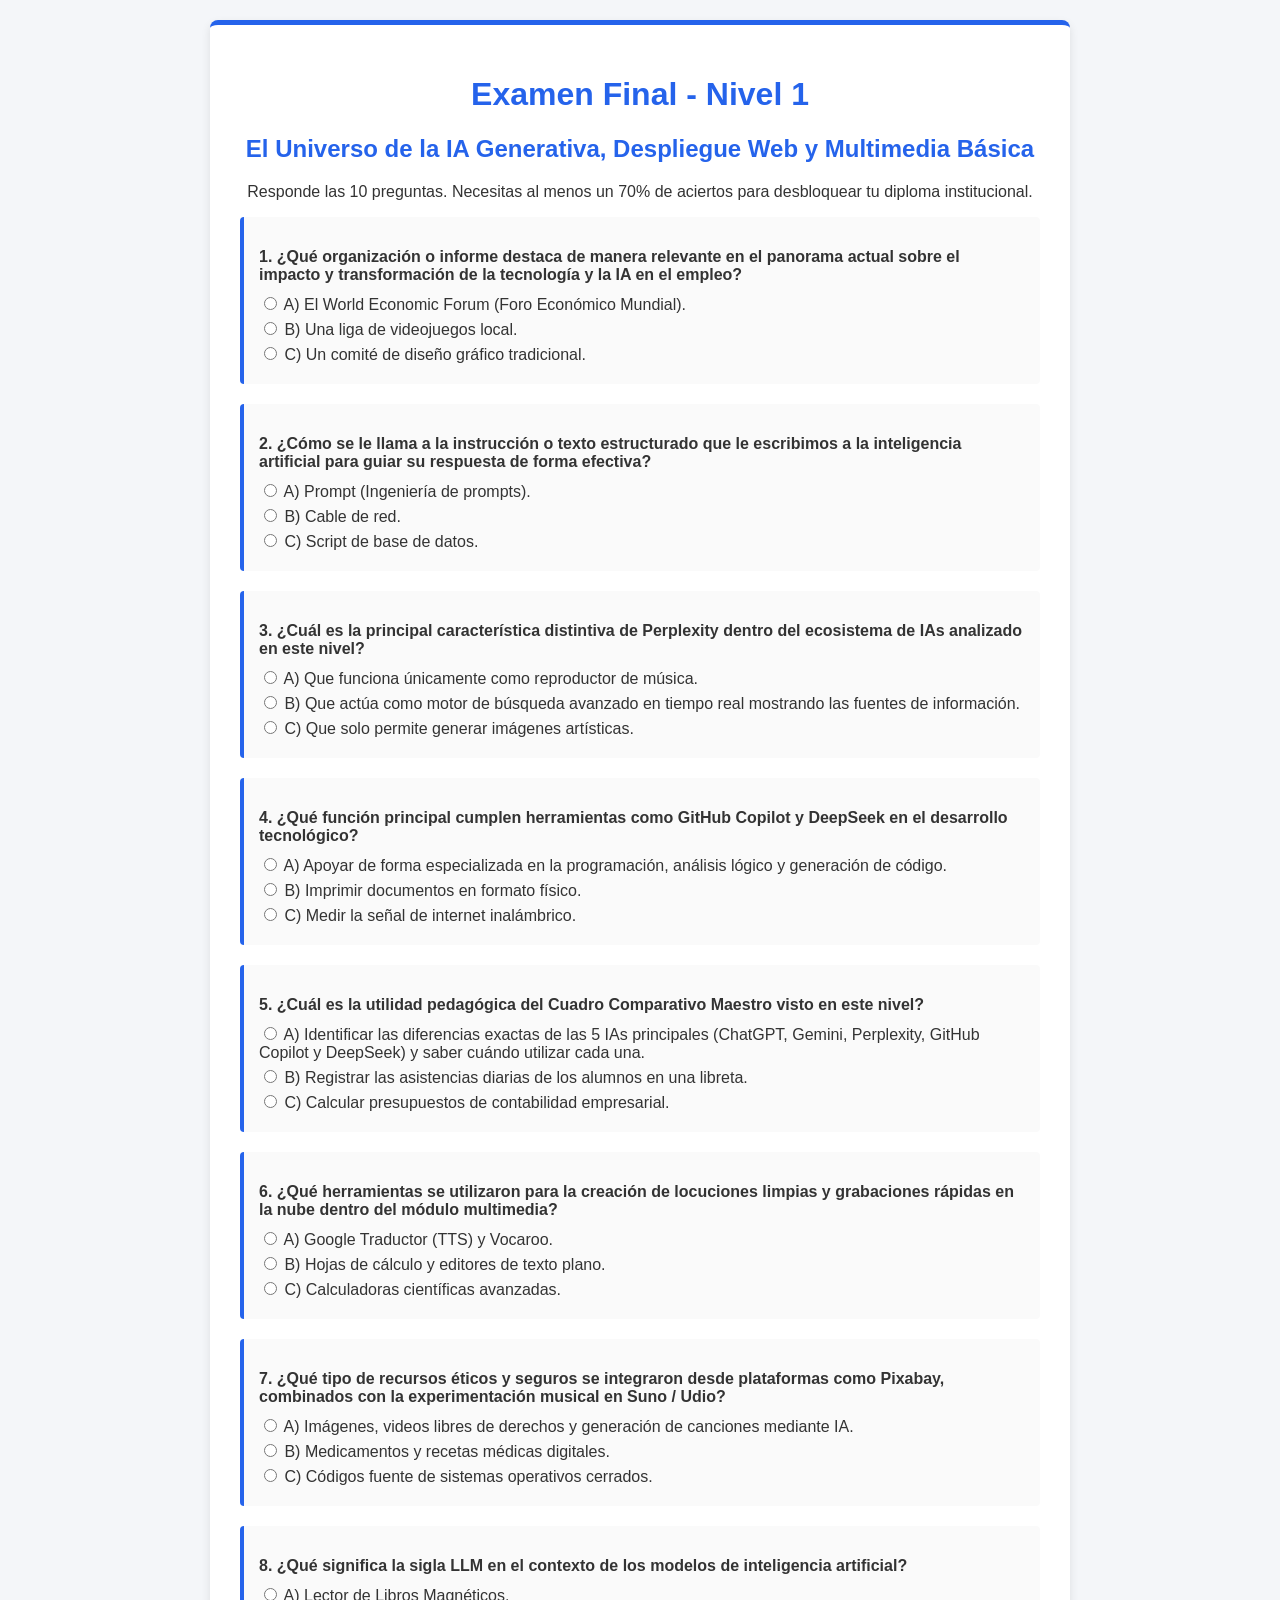
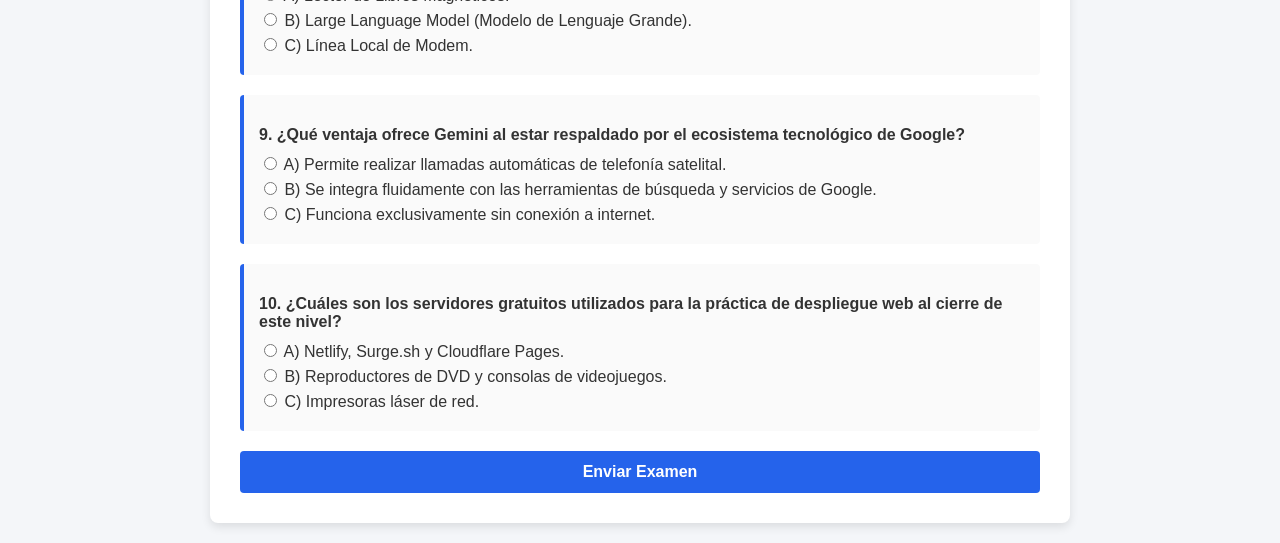
==== nivel1_examen.html @ 34f1bbd1 "Add files via upload" ====
<!DOCTYPE html>
<html lang="es">
<head>
    <meta charset="UTF-8">
    <meta name="viewport" content="width=device-width, initial-scale=1.0">
    <title>Examen Final - Nivel 1 | PWA InnovaPro IA</title>
    <style>
        body { font-family: Arial, sans-serif; background-color: #f4f6f9; margin: 0; padding: 20px; color: #333; }
        .container { max-width: 800px; margin: 0 auto; background: #fff; padding: 30px; border-radius: 8px; box-shadow: 0 4px 10px rgba(0,0,0,0.1); border-top: 5px solid #2563EB; }
        h1, h2 { color: #2563EB; text-align: center; }
        .question { margin-bottom: 20px; padding: 15px; background: #fafafa; border-left: 4px solid #2563EB; border-radius: 4px; }
        .question p { font-weight: bold; margin-bottom: 10px; }
        label { display: block; margin-bottom: 5px; cursor: pointer; }
        button { display: block; width: 100%; background: #2563EB; color: #fff; border: none; padding: 12px; font-size: 16px; border-radius: 4px; cursor: pointer; margin-top: 20px; font-weight: bold; }
        button:hover { background: #1D4ED8; }
        #result-section, #diploma-section { display: none; text-align: center; margin-top: 30px; padding: 20px; background: #eef2ff; border: 1px solid #c7d2fe; border-radius: 4px; }
        .input-group { margin: 15px 0; text-align: left; }
        .input-group label { font-weight: bold; }
        .input-group input { width: 100%; padding: 10px; box-sizing: border-box; border: 1px solid #ccc; border-radius: 4px; }
    </style>
</head>
<body>

<div class="container">
    <h1>Examen Final - Nivel 1</h1>
    <h2>El Universo de la IA Generativa, Despliegue Web y Multimedia Básica</h2>
    <p style="text-align: center;">Responde las 10 preguntas. Necesitas al menos un 70% de aciertos para desbloquear tu diploma institucional.</p>

    <form id="quiz-form">
        <!-- Pregunta 1 -->
        <div class="question"><p>1. ¿Qué organización o informe destaca de manera relevante en el panorama actual sobre el impacto y transformación de la tecnología y la IA en el empleo?</p>
            <label><input type="radio" name="q1" value="a"> A) El World Economic Forum (Foro Económico Mundial).</label>
            <label><input type="radio" name="q1" value="b"> B) Una liga de videojuegos local.</label>
            <label><input type="radio" name="q1" value="c"> C) Un comité de diseño gráfico tradicional.</label>
        </div>

        <!-- Pregunta 2 -->
        <div class="question"><p>2. ¿Cómo se le llama a la instrucción o texto estructurado que le escribimos a la inteligencia artificial para guiar su respuesta de forma efectiva?</p>
            <label><input type="radio" name="q2" value="a"> A) Prompt (Ingeniería de prompts).</label>
            <label><input type="radio" name="q2" value="b"> B) Cable de red.</label>
            <label><input type="radio" name="q2" value="c"> C) Script de base de datos.</label>
        </div>

        <!-- Pregunta 3 -->
        <div class="question"><p>3. ¿Cuál es la principal característica distintiva de <b>Perplexity</b> dentro del ecosistema de IAs analizado en este nivel?</p>
            <label><input type="radio" name="q3" value="a"> A) Que funciona únicamente como reproductor de música.</label>
            <label><input type="radio" name="q3" value="b"> B) Que actúa como motor de búsqueda avanzado en tiempo real mostrando las fuentes de información.</label>
            <label><input type="radio" name="q3" value="c"> C) Que solo permite generar imágenes artísticas.</label>
        </div>

        <!-- Pregunta 4 -->
        <div class="question"><p>4. ¿Qué función principal cumplen herramientas como <b>GitHub Copilot</b> y <b>DeepSeek</b> en el desarrollo tecnológico?</p>
            <label><input type="radio" name="q4" value="a"> A) Apoyar de forma especializada en la programación, análisis lógico y generación de código.</label>
            <label><input type="radio" name="q4" value="b"> B) Imprimir documentos en formato físico.</label>
            <label><input type="radio" name="q4" value="c"> C) Medir la señal de internet inalámbrico.</label>
        </div>

        <!-- Pregunta 5 -->
        <div class="question"><p>5. ¿Cuál es la utilidad pedagógica del <b>Cuadro Comparativo Maestro</b> visto en este nivel?</p>
            <label><input type="radio" name="q5" value="a"> A) Identificar las diferencias exactas de las 5 IAs principales (ChatGPT, Gemini, Perplexity, GitHub Copilot y DeepSeek) y saber cuándo utilizar cada una.</label>
            <label><input type="radio" name="q5" value="b"> B) Registrar las asistencias diarias de los alumnos en una libreta.</label>
            <label><input type="radio" name="q5" value="c"> C) Calcular presupuestos de contabilidad empresarial.</label>
        </div>

        <!-- Pregunta 6 -->
        <div class="question"><p>6. ¿Qué herramientas se utilizaron para la creación de locuciones limpias y grabaciones rápidas en la nube dentro del módulo multimedia?</p>
            <label><input type="radio" name="q6" value="a"> A) Google Traductor (TTS) y Vocaroo.</label>
            <label><input type="radio" name="q6" value="b"> B) Hojas de cálculo y editores de texto plano.</label>
            <label><input type="radio" name="q6" value="c"> C) Calculadoras científicas avanzadas.</label>
        </div>

        <!-- Pregunta 7 -->
        <div class="question"><p>7. ¿Qué tipo de recursos éticos y seguros se integraron desde plataformas como <b>Pixabay</b>, combinados con la experimentación musical en <b>Suno / Udio</b>?</p>
            <label><input type="radio" name="q7" value="a"> A) Imágenes, videos libres de derechos y generación de canciones mediante IA.</label>
            <label><input type="radio" name="q7" value="b"> B) Medicamentos y recetas médicas digitales.</label>
            <label><input type="radio" name="q7" value="c"> C) Códigos fuente de sistemas operativos cerrados.</label>
        </div>

        <!-- Pregunta 8 -->
        <div class="question"><p>8. ¿Qué significa la sigla <b>LLM</b> en el contexto de los modelos de inteligencia artificial?</p>
            <label><input type="radio" name="q8" value="a"> A) Lector de Libros Magnéticos.</label>
            <label><input type="radio" name="q8" value="b"> B) Large Language Model (Modelo de Lenguaje Grande).</label>
            <label><input type="radio" name="q8" value="c"> C) Línea Local de Modem.</label>
        </div>

        <!-- Pregunta 9 -->
        <div class="question"><p>9. ¿Qué ventaja ofrece <b>Gemini</b> al estar respaldado por el ecosistema tecnológico de Google?</p>
            <label><input type="radio" name="q9" value="a"> A) Permite realizar llamadas automáticas de telefonía satelital.</label>
            <label><input type="radio" name="q9" value="b"> B) Se integra fluidamente con las herramientas de búsqueda y servicios de Google.</label>
            <label><input type="radio" name="q9" value="c"> C) Funciona exclusivamente sin conexión a internet.</label>
        </div>

        <!-- Pregunta 10 -->
        <div class="question"><p>10. ¿Cuáles son los servidores gratuitos utilizados para la práctica de <b>despliegue web</b> al cierre de este nivel?</p>
            <label><input type="radio" name="q10" value="a"> A) Netlify, Surge.sh y Cloudflare Pages.</label>
            <label><input type="radio" name="q10" value="b"> B) Reproductores de DVD y consolas de videojuegos.</label>
            <label><input type="radio" name="q10" value="c"> C) Impresoras láser de red.</label>
        </div>

        <button type="button" onclick="evaluarExamen()">Enviar Examen</button>
    </form>

    <!-- Sección de Resultados y Diploma -->
    <div id="result-section">
        <h3 id="result-title"></h3>
        <p id="result-msg"></p>
        
        <div id="portfolio-container" style="display:none;">
            <div class="input-group">
                <label for="student-name">Nombre Completo del Alumno:</label>
                <input type="text" id="student-name" placeholder="Ej. Juan Pérez López">
            </div>
            <button type="button" onclick="generarDiplomaJPG()">Generar y Descargar mi Diploma</button>
        </div>
    </div>
</div>

<canvas id="canvas-diploma" style="display:none;"></canvas>

<script>
    const respuestasCorrectas = {
        q1: 'a', q2: 'a', q3: 'b', q4: 'a', q5: 'a',
        q6: 'a', q7: 'a', q8: 'b', q9: 'b', q10: 'a'
    };

    function evaluarExamen() {
        let aciertos = 0;
        let total = 10;
        let respondidas = 0;

        for (let key in respuestasCorrectas) {
            let seleccionada = document.querySelector(`input[name="${key}"]:checked`);
            if (seleccionada) {
                respondidas++;
                if (seleccionada.value === respuestasCorrectas[key]) {
                    aciertos++;
                }
            }
        }

        if (respondidas < total) {
            alert("Por favor responde todas las preguntas antes de enviar.");
            return;
        }

        let porcentaje = (aciertos / total) * 100;
        
        document.getElementById('quiz-form').style.display = 'none';
        let resSection = document.getElementById('result-section');
        resSection.style.display = 'block';

        let title = document.getElementById('result-title');
        let msg = document.getElementById('result-msg');
        let portContainer = document.getElementById('portfolio-container');

        if (porcentaje >= 70) {
            title.style.color = "#10B981";
            title.innerText = "¡Excelente Trabajo, Nivel 1 Aprobado!";
            msg.innerText = `Obtuviste ${porcentaje.toFixed(0)}% de aciertos (${aciertos}/${total}). ¡Felicidades por completar los fundamentos! Ingresa tu nombre para obtener tu diploma.`;
            portContainer.style.display = 'block';
        } else {
            title.style.color = "#EF4444";
            title.innerText = "Sigue practicando";
            msg.innerText = `Obtuviste ${porcentaje.toFixed(0)}% (${aciertos}/${total}). Necesitas al menos un 70% (7 aciertos) para aprobar. ¡Repasa la guía y vuelve a intentarlo!`;
        }
    }

    function generarDiplomaJPG() {
        const nombreAlumno = document.getElementById('student-name').value.trim();

        if (!nombreAlumno) {
            alert("Por favor escribe tu nombre completo.");
            return;
        }

        const canvas = document.getElementById('canvas-diploma');
        const ctx = canvas.getContext('2d');
        const img = new Image();

        img.src = 'diploma_base.jpg';

        img.onload = function() {
            canvas.width = img.width;
            canvas.height = img.height;

            ctx.drawImage(img, 0, 0);

            ctx.font = "bold 55px Arial, sans-serif";
            ctx.fillStyle = "#222222";
            ctx.textAlign = "center";

            const xCoord = canvas.width / 2;
            const yCoord = canvas.height * 0.47; 

            ctx.fillText(nombreAlumno, xCoord, yCoord);

            const link = document.createElement('a');
            link.download = `Diploma_Nivel1_${nombreAlumno.replace(/\s+/g, '_')}.jpg`;
            link.href = canvas.toDataURL('image/jpeg', 0.95);
            link.click();

            alert("¡Diploma del Nivel 1 generado y descargado con éxito!");
        };

        img.onerror = function() {
            alert("No se pudo cargar 'diploma_base.jpg'. Asegúrate de que el archivo esté en la misma carpeta.");
        };
    }
</script>

</body>
</html>
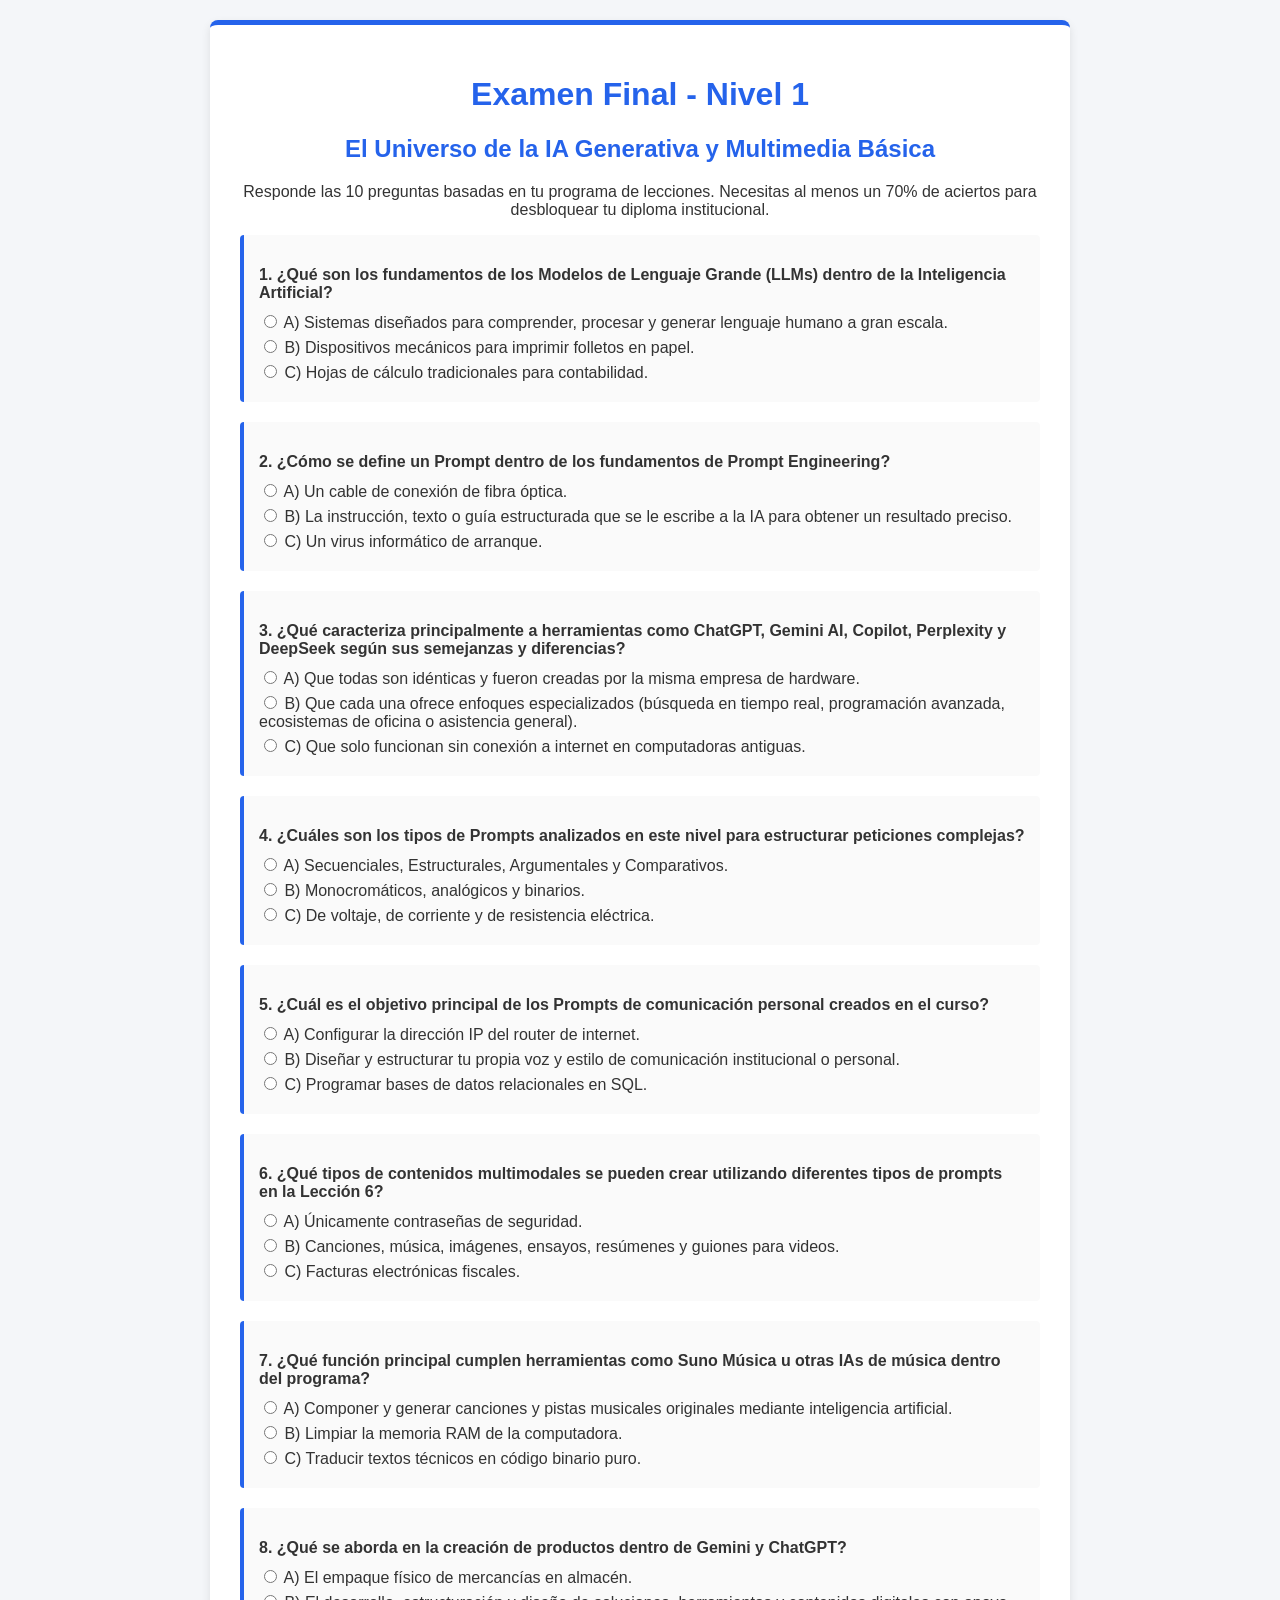
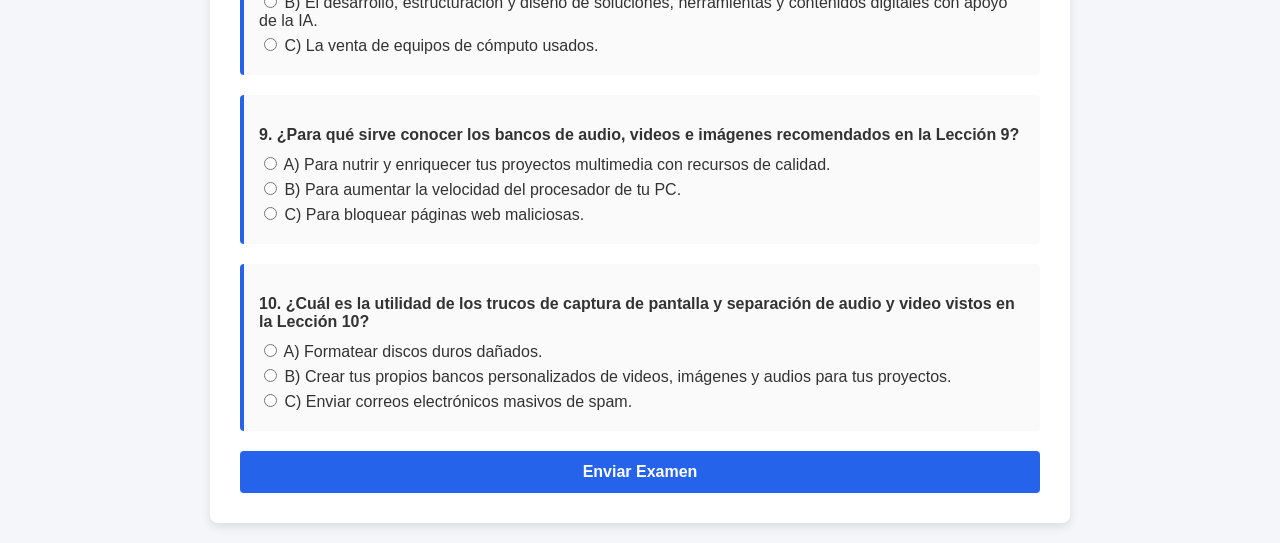
==== commit e16269b7: "Add files via upload" ====
--- a/nivel1_examen.html
+++ b/nivel1_examen.html
@@ -23,78 +23,78 @@
 
 <div class="container">
     <h1>Examen Final - Nivel 1</h1>
-    <h2>El Universo de la IA Generativa, Despliegue Web y Multimedia Básica</h2>
-    <p style="text-align: center;">Responde las 10 preguntas. Necesitas al menos un 70% de aciertos para desbloquear tu diploma institucional.</p>
+    <h2>El Universo de la IA Generativa y Multimedia Básica</h2>
+    <p style="text-align: center;">Responde las 10 preguntas basadas en tu programa de lecciones. Necesitas al menos un 70% de aciertos para desbloquear tu diploma institucional.</p>
 
     <form id="quiz-form">
-        <!-- Pregunta 1 -->
-        <div class="question"><p>1. ¿Qué organización o informe destaca de manera relevante en el panorama actual sobre el impacto y transformación de la tecnología y la IA en el empleo?</p>
-            <label><input type="radio" name="q1" value="a"> A) El World Economic Forum (Foro Económico Mundial).</label>
-            <label><input type="radio" name="q1" value="b"> B) Una liga de videojuegos local.</label>
-            <label><input type="radio" name="q1" value="c"> C) Un comité de diseño gráfico tradicional.</label>
-        </div>
-
-        <!-- Pregunta 2 -->
-        <div class="question"><p>2. ¿Cómo se le llama a la instrucción o texto estructurado que le escribimos a la inteligencia artificial para guiar su respuesta de forma efectiva?</p>
-            <label><input type="radio" name="q2" value="a"> A) Prompt (Ingeniería de prompts).</label>
-            <label><input type="radio" name="q2" value="b"> B) Cable de red.</label>
-            <label><input type="radio" name="q2" value="c"> C) Script de base de datos.</label>
-        </div>
-
-        <!-- Pregunta 3 -->
-        <div class="question"><p>3. ¿Cuál es la principal característica distintiva de <b>Perplexity</b> dentro del ecosistema de IAs analizado en este nivel?</p>
-            <label><input type="radio" name="q3" value="a"> A) Que funciona únicamente como reproductor de música.</label>
-            <label><input type="radio" name="q3" value="b"> B) Que actúa como motor de búsqueda avanzado en tiempo real mostrando las fuentes de información.</label>
-            <label><input type="radio" name="q3" value="c"> C) Que solo permite generar imágenes artísticas.</label>
-        </div>
-
-        <!-- Pregunta 4 -->
-        <div class="question"><p>4. ¿Qué función principal cumplen herramientas como <b>GitHub Copilot</b> y <b>DeepSeek</b> en el desarrollo tecnológico?</p>
-            <label><input type="radio" name="q4" value="a"> A) Apoyar de forma especializada en la programación, análisis lógico y generación de código.</label>
-            <label><input type="radio" name="q4" value="b"> B) Imprimir documentos en formato físico.</label>
-            <label><input type="radio" name="q4" value="c"> C) Medir la señal de internet inalámbrico.</label>
-        </div>
-
-        <!-- Pregunta 5 -->
-        <div class="question"><p>5. ¿Cuál es la utilidad pedagógica del <b>Cuadro Comparativo Maestro</b> visto en este nivel?</p>
-            <label><input type="radio" name="q5" value="a"> A) Identificar las diferencias exactas de las 5 IAs principales (ChatGPT, Gemini, Perplexity, GitHub Copilot y DeepSeek) y saber cuándo utilizar cada una.</label>
-            <label><input type="radio" name="q5" value="b"> B) Registrar las asistencias diarias de los alumnos en una libreta.</label>
-            <label><input type="radio" name="q5" value="c"> C) Calcular presupuestos de contabilidad empresarial.</label>
-        </div>
-
-        <!-- Pregunta 6 -->
-        <div class="question"><p>6. ¿Qué herramientas se utilizaron para la creación de locuciones limpias y grabaciones rápidas en la nube dentro del módulo multimedia?</p>
-            <label><input type="radio" name="q6" value="a"> A) Google Traductor (TTS) y Vocaroo.</label>
-            <label><input type="radio" name="q6" value="b"> B) Hojas de cálculo y editores de texto plano.</label>
-            <label><input type="radio" name="q6" value="c"> C) Calculadoras científicas avanzadas.</label>
-        </div>
-
-        <!-- Pregunta 7 -->
-        <div class="question"><p>7. ¿Qué tipo de recursos éticos y seguros se integraron desde plataformas como <b>Pixabay</b>, combinados con la experimentación musical en <b>Suno / Udio</b>?</p>
-            <label><input type="radio" name="q7" value="a"> A) Imágenes, videos libres de derechos y generación de canciones mediante IA.</label>
-            <label><input type="radio" name="q7" value="b"> B) Medicamentos y recetas médicas digitales.</label>
-            <label><input type="radio" name="q7" value="c"> C) Códigos fuente de sistemas operativos cerrados.</label>
-        </div>
-
-        <!-- Pregunta 8 -->
-        <div class="question"><p>8. ¿Qué significa la sigla <b>LLM</b> en el contexto de los modelos de inteligencia artificial?</p>
-            <label><input type="radio" name="q8" value="a"> A) Lector de Libros Magnéticos.</label>
-            <label><input type="radio" name="q8" value="b"> B) Large Language Model (Modelo de Lenguaje Grande).</label>
-            <label><input type="radio" name="q8" value="c"> C) Línea Local de Modem.</label>
-        </div>
-
-        <!-- Pregunta 9 -->
-        <div class="question"><p>9. ¿Qué ventaja ofrece <b>Gemini</b> al estar respaldado por el ecosistema tecnológico de Google?</p>
-            <label><input type="radio" name="q9" value="a"> A) Permite realizar llamadas automáticas de telefonía satelital.</label>
-            <label><input type="radio" name="q9" value="b"> B) Se integra fluidamente con las herramientas de búsqueda y servicios de Google.</label>
-            <label><input type="radio" name="q9" value="c"> C) Funciona exclusivamente sin conexión a internet.</label>
-        </div>
-
-        <!-- Pregunta 10 -->
-        <div class="question"><p>10. ¿Cuáles son los servidores gratuitos utilizados para la práctica de <b>despliegue web</b> al cierre de este nivel?</p>
-            <label><input type="radio" name="q10" value="a"> A) Netlify, Surge.sh y Cloudflare Pages.</label>
-            <label><input type="radio" name="q10" value="b"> B) Reproductores de DVD y consolas de videojuegos.</label>
-            <label><input type="radio" name="q10" value="c"> C) Impresoras láser de red.</label>
+        <!-- Pregunta 1: Lección 1 -->
+        <div class="question"><p>1. ¿Qué son los fundamentos de los Modelos de Lenguaje Grande (LLMs) dentro de la Inteligencia Artificial?</p>
+            <label><input type="radio" name="q1" value="a"> A) Sistemas diseñados para comprender, procesar y generar lenguaje humano a gran escala.</label>
+            <label><input type="radio" name="q1" value="b"> B) Dispositivos mecánicos para imprimir folletos en papel.</label>
+            <label><input type="radio" name="q1" value="c"> C) Hojas de cálculo tradicionales para contabilidad.</label>
+        </div>
+
+        <!-- Pregunta 2: Lección 2 -->
+        <div class="question"><p>2. ¿Cómo se define un Prompt dentro de los fundamentos de Prompt Engineering?</p>
+            <label><input type="radio" name="q2" value="a"> A) Un cable de conexión de fibra óptica.</label>
+            <label><input type="radio" name="q2" value="b"> B) La instrucción, texto o guía estructurada que se le escribe a la IA para obtener un resultado preciso.</label>
+            <label><input type="radio" name="q2" value="c"> C) Un virus informático de arranque.</label>
+        </div>
+
+        <!-- Pregunta 3: Lección 3 -->
+        <div class="question"><p>3. ¿Qué caracteriza principalmente a herramientas como ChatGPT, Gemini AI, Copilot, Perplexity y DeepSeek según sus semejanzas y diferencias?</p>
+            <label><input type="radio" name="q3" value="a"> A) Que todas son idénticas y fueron creadas por la misma empresa de hardware.</label>
+            <label><input type="radio" name="q3" value="b"> B) Que cada una ofrece enfoques especializados (búsqueda en tiempo real, programación avanzada, ecosistemas de oficina o asistencia general).</label>
+            <label><input type="radio" name="q3" value="c"> C) Que solo funcionan sin conexión a internet en computadoras antiguas.</label>
+        </div>
+
+        <!-- Pregunta 4: Lección 4 -->
+        <div class="question"><p>4. ¿Cuáles son los tipos de Prompts analizados en este nivel para estructurar peticiones complejas?</p>
+            <label><input type="radio" name="q4" value="a"> A) Secuenciales, Estructurales, Argumentales y Comparativos.</label>
+            <label><input type="radio" name="q4" value="b"> B) Monocromáticos, analógicos y binarios.</label>
+            <label><input type="radio" name="q4" value="c"> C) De voltaje, de corriente y de resistencia eléctrica.</label>
+        </div>
+
+        <!-- Pregunta 5: Lección 5 -->
+        <div class="question"><p>5. ¿Cuál es el objetivo principal de los Prompts de comunicación personal creados en el curso?</p>
+            <label><input type="radio" name="q5" value="a"> A) Configurar la dirección IP del router de internet.</label>
+            <label><input type="radio" name="q5" value="b"> B) Diseñar y estructurar tu propia voz y estilo de comunicación institucional o personal.</label>
+            <label><input type="radio" name="q5" value="c"> C) Programar bases de datos relacionales en SQL.</label>
+        </div>
+
+        <!-- Pregunta 6: Lección 6 -->
+        <div class="question"><p>6. ¿Qué tipos de contenidos multimodales se pueden crear utilizando diferentes tipos de prompts en la Lección 6?</p>
+            <label><input type="radio" name="q6" value="a"> A) Únicamente contraseñas de seguridad.</label>
+            <label><input type="radio" name="q6" value="b"> B) Canciones, música, imágenes, ensayos, resúmenes y guiones para videos.</label>
+            <label><input type="radio" name="q6" value="c"> C) Facturas electrónicas fiscales.</label>
+        </div>
+
+        <!-- Pregunta 7: Lección 7 -->
+        <div class="question"><p>7. ¿Qué función principal cumplen herramientas como Suno Música u otras IAs de música dentro del programa?</p>
+            <label><input type="radio" name="q7" value="a"> A) Componer y generar canciones y pistas musicales originales mediante inteligencia artificial.</label>
+            <label><input type="radio" name="q7" value="b"> B) Limpiar la memoria RAM de la computadora.</label>
+            <label><input type="radio" name="q7" value="c"> C) Traducir textos técnicos en código binario puro.</label>
+        </div>
+
+        <!-- Pregunta 8: Lección 8 -->
+        <div class="question"><p>8. ¿Qué se aborda en la creación de productos dentro de Gemini y ChatGPT?</p>
+            <label><input type="radio" name="q8" value="a"> A) El empaque físico de mercancías en almacén.</label>
+            <label><input type="radio" name="q8" value="b"> B) El desarrollo, estructuración y diseño de soluciones, herramientas y contenidos digitales con apoyo de la IA.</label>
+            <label><input type="radio" name="q8" value="c"> C) La venta de equipos de cómputo usados.</label>
+        </div>
+
+        <!-- Pregunta 9: Lección 9 -->
+        <div class="question"><p>9. ¿Para qué sirve conocer los bancos de audio, videos e imágenes recomendados en la Lección 9?</p>
+            <label><input type="radio" name="q9" value="a"> A) Para nutrir y enriquecer tus proyectos multimedia con recursos de calidad.</label>
+            <label><input type="radio" name="q9" value="b"> B) Para aumentar la velocidad del procesador de tu PC.</label>
+            <label><input type="radio" name="q9" value="c"> C) Para bloquear páginas web maliciosas.</label>
+        </div>
+
+        <!-- Pregunta 10: Lección 10 -->
+        <div class="question"><p>10. ¿Cuál es la utilidad de los trucos de captura de pantalla y separación de audio y video vistos en la Lección 10?</p>
+            <label><input type="radio" name="q10" value="a"> A) Formatear discos duros dañados.</label>
+            <label><input type="radio" name="q10" value="b"> B) Crear tus propios bancos personalizados de videos, imágenes y audios para tus proyectos.</label>
+            <label><input type="radio" name="q10" value="c"> C) Enviar correos electrónicos masivos de spam.</label>
         </div>
 
         <button type="button" onclick="evaluarExamen()">Enviar Examen</button>
@@ -119,8 +119,8 @@
 
 <script>
     const respuestasCorrectas = {
-        q1: 'a', q2: 'a', q3: 'b', q4: 'a', q5: 'a',
-        q6: 'a', q7: 'a', q8: 'b', q9: 'b', q10: 'a'
+        q1: 'a', q2: 'b', q3: 'b', q4: 'a', q5: 'b',
+        q6: 'b', q7: 'a', q8: 'b', q9: 'a', q10: 'b'
     };
 
     function evaluarExamen() {
@@ -156,7 +156,7 @@
         if (porcentaje >= 70) {
             title.style.color = "#10B981";
             title.innerText = "¡Excelente Trabajo, Nivel 1 Aprobado!";
-            msg.innerText = `Obtuviste ${porcentaje.toFixed(0)}% de aciertos (${aciertos}/${total}). ¡Felicidades por completar los fundamentos! Ingresa tu nombre para obtener tu diploma.`;
+            msg.innerText = `Obtuviste ${porcentaje.toFixed(0)}% de aciertos (${aciertos}/${total}). ¡Felicidades por completar el Nivel 1! Ingresa tu nombre para obtener tu diploma.`;
             portContainer.style.display = 'block';
         } else {
             title.style.color = "#EF4444";
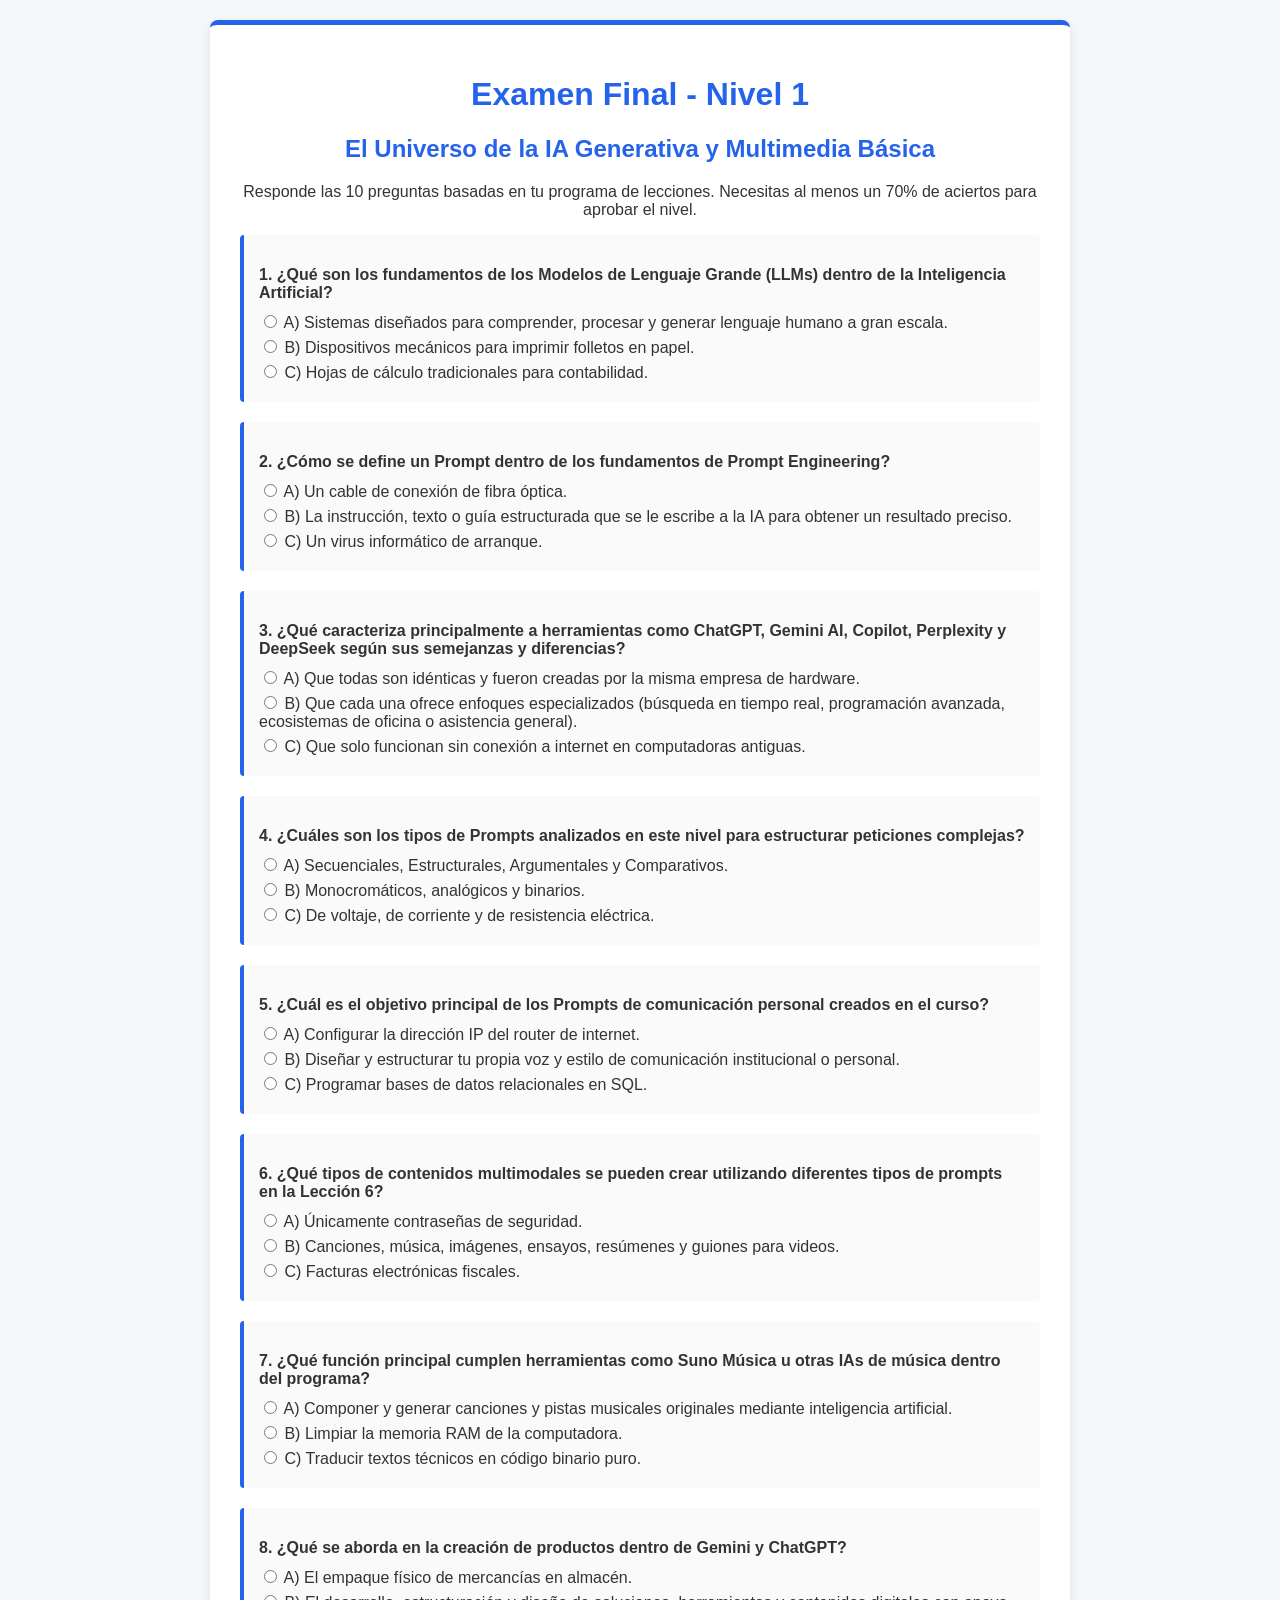
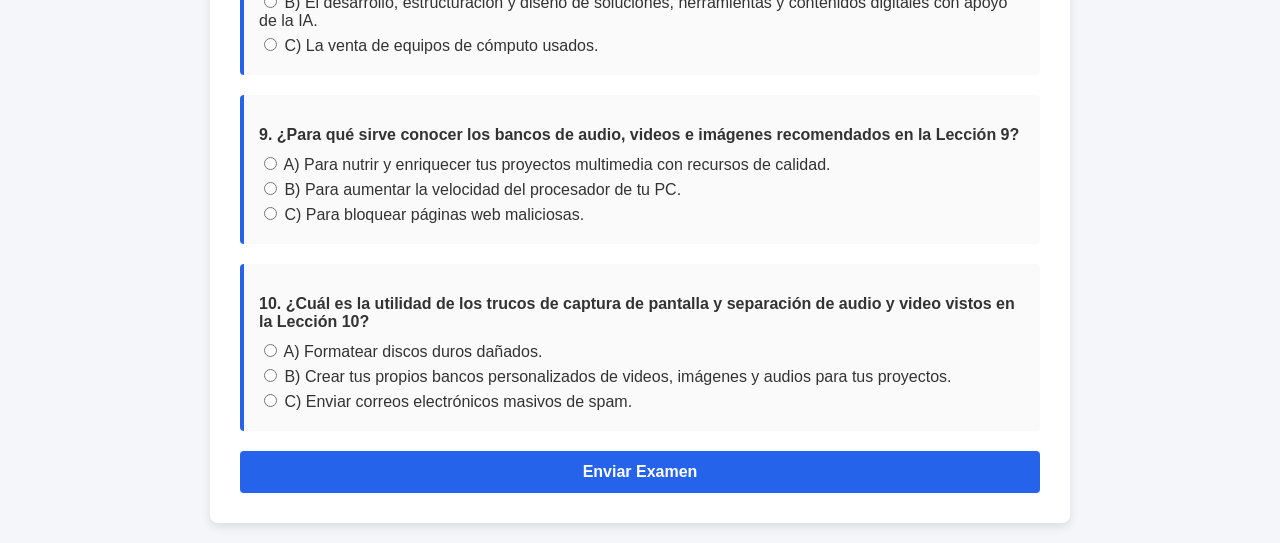
==== commit 32b4816d: "Add files via upload" ====
--- a/nivel1_examen.html
+++ b/nivel1_examen.html
@@ -13,10 +13,7 @@
         label { display: block; margin-bottom: 5px; cursor: pointer; }
         button { display: block; width: 100%; background: #2563EB; color: #fff; border: none; padding: 12px; font-size: 16px; border-radius: 4px; cursor: pointer; margin-top: 20px; font-weight: bold; }
         button:hover { background: #1D4ED8; }
-        #result-section, #diploma-section { display: none; text-align: center; margin-top: 30px; padding: 20px; background: #eef2ff; border: 1px solid #c7d2fe; border-radius: 4px; }
-        .input-group { margin: 15px 0; text-align: left; }
-        .input-group label { font-weight: bold; }
-        .input-group input { width: 100%; padding: 10px; box-sizing: border-box; border: 1px solid #ccc; border-radius: 4px; }
+        #result-section { display: none; text-align: center; margin-top: 30px; padding: 20px; background: #eef2ff; border: 1px solid #c7d2fe; border-radius: 4px; }
     </style>
 </head>
 <body>
@@ -24,7 +21,7 @@
 <div class="container">
     <h1>Examen Final - Nivel 1</h1>
     <h2>El Universo de la IA Generativa y Multimedia Básica</h2>
-    <p style="text-align: center;">Responde las 10 preguntas basadas en tu programa de lecciones. Necesitas al menos un 70% de aciertos para desbloquear tu diploma institucional.</p>
+    <p style="text-align: center;">Responde las 10 preguntas basadas en tu programa de lecciones. Necesitas al menos un 70% de aciertos para aprobar el nivel.</p>
 
     <form id="quiz-form">
         <!-- Pregunta 1: Lección 1 -->
@@ -100,22 +97,12 @@
         <button type="button" onclick="evaluarExamen()">Enviar Examen</button>
     </form>
 
-    <!-- Sección de Resultados y Diploma -->
+    <!-- Sección de Resultados (Sin Diploma) -->
     <div id="result-section">
         <h3 id="result-title"></h3>
         <p id="result-msg"></p>
-        
-        <div id="portfolio-container" style="display:none;">
-            <div class="input-group">
-                <label for="student-name">Nombre Completo del Alumno:</label>
-                <input type="text" id="student-name" placeholder="Ej. Juan Pérez López">
-            </div>
-            <button type="button" onclick="generarDiplomaJPG()">Generar y Descargar mi Diploma</button>
-        </div>
     </div>
 </div>
-
-<canvas id="canvas-diploma" style="display:none;"></canvas>
 
 <script>
     const respuestasCorrectas = {
@@ -151,61 +138,17 @@
 
         let title = document.getElementById('result-title');
         let msg = document.getElementById('result-msg');
-        let portContainer = document.getElementById('portfolio-container');
 
         if (porcentaje >= 70) {
             title.style.color = "#10B981";
             title.innerText = "¡Excelente Trabajo, Nivel 1 Aprobado!";
-            msg.innerText = `Obtuviste ${porcentaje.toFixed(0)}% de aciertos (${aciertos}/${total}). ¡Felicidades por completar el Nivel 1! Ingresa tu nombre para obtener tu diploma.`;
-            portContainer.style.display = 'block';
+            msg.innerText = `Obtuviste ${porcentaje.toFixed(0)}% de aciertos (${aciertos}/${total}). ¡Felicidades por completar el Nivel 1! Ya puedes continuar con el siguiente nivel.`;
         } else {
             title.style.color = "#EF4444";
             title.innerText = "Sigue practicando";
             msg.innerText = `Obtuviste ${porcentaje.toFixed(0)}% (${aciertos}/${total}). Necesitas al menos un 70% (7 aciertos) para aprobar. ¡Repasa la guía y vuelve a intentarlo!`;
         }
     }
-
-    function generarDiplomaJPG() {
-        const nombreAlumno = document.getElementById('student-name').value.trim();
-
-        if (!nombreAlumno) {
-            alert("Por favor escribe tu nombre completo.");
-            return;
-        }
-
-        const canvas = document.getElementById('canvas-diploma');
-        const ctx = canvas.getContext('2d');
-        const img = new Image();
-
-        img.src = 'diploma_base.jpg';
-
-        img.onload = function() {
-            canvas.width = img.width;
-            canvas.height = img.height;
-
-            ctx.drawImage(img, 0, 0);
-
-            ctx.font = "bold 55px Arial, sans-serif";
-            ctx.fillStyle = "#222222";
-            ctx.textAlign = "center";
-
-            const xCoord = canvas.width / 2;
-            const yCoord = canvas.height * 0.47; 
-
-            ctx.fillText(nombreAlumno, xCoord, yCoord);
-
-            const link = document.createElement('a');
-            link.download = `Diploma_Nivel1_${nombreAlumno.replace(/\s+/g, '_')}.jpg`;
-            link.href = canvas.toDataURL('image/jpeg', 0.95);
-            link.click();
-
-            alert("¡Diploma del Nivel 1 generado y descargado con éxito!");
-        };
-
-        img.onerror = function() {
-            alert("No se pudo cargar 'diploma_base.jpg'. Asegúrate de que el archivo esté en la misma carpeta.");
-        };
-    }
 </script>
 
 </body>
